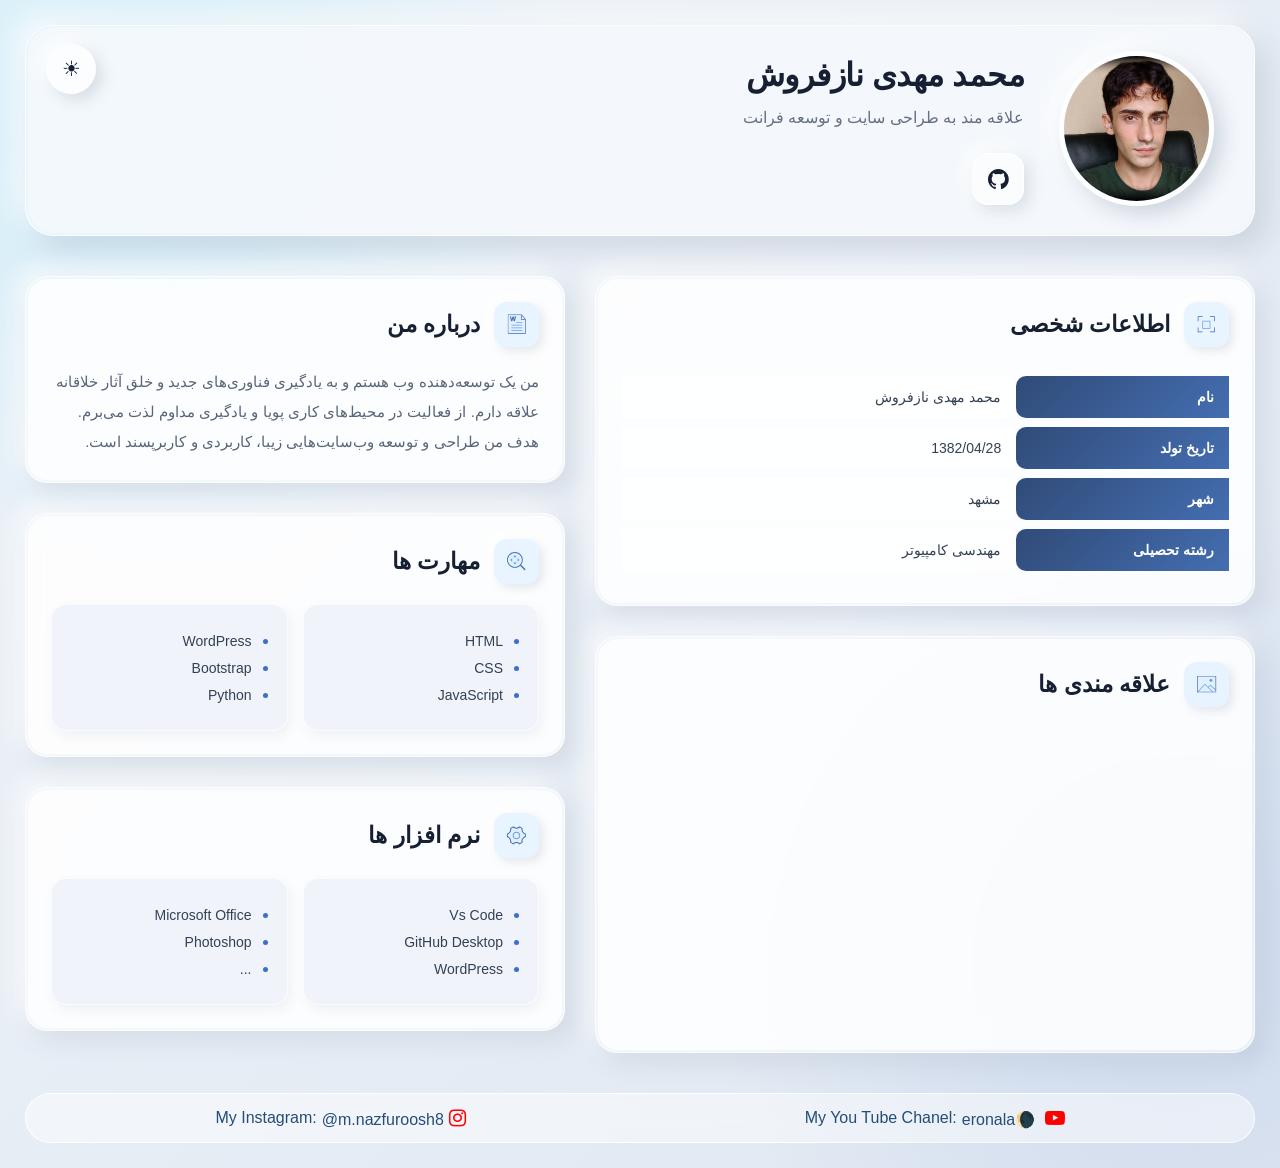
==== index.html @ 63f1b7af "Rename main page to index" ====
<!DOCTYPE html>
<html lang="en">
<head>
    <meta charset="UTF-8">
    <meta name="viewport" content="width=device-width, initial-scale=1.0">
    <title>صفحه شخصی من</title>
    <link rel="stylesheet" href="https://cdnjs.cloudflare.com/ajax/libs/font-awesome/4.7.0/css/font-awesome.min.css">
    <link rel="stylesheet"  href="about me.css">
</head>
<body>
    <header>
        <nav>
            <button id="themeToggle" class="theme-toggle" aria-label="تغییر حالت شب و روز">
                <span class="sun">☀</span><span class="moon">🌙</span>
            </button>
            <section>            
                <img src="me.jpg" alt="محمد مهدی نازفروش">
           </section>
           <section>
            <h1>محمد مهدی نازفروش</h1>
            <p>علاقه مند به طراحی سایت و توسعه فرانت</p>
            <a href="https://github.com/mohammadmahdinazfuroosh-1382/my-website" target="_blank"><i style="font-size:24px" class="fa">&#xf09b;</i></a>
           </section>
        </nav>
    </header>
    <main>
        <section class="info">
            <section>
                <div class="ac">
                <svg viewBox="0 0 1024 1024" class="icon" version="1.1" xmlns="http://www.w3.org/2000/svg" fill="#000000"><g id="SVGRepo_bgCarrier" stroke-width="0"></g><g id="SVGRepo_tracerCarrier" stroke-linecap="round" stroke-linejoin="round"></g><g id="SVGRepo_iconCarrier"><path d="M381.5 411.1h247.8v219.1H381.5z" fill="#E1F0FF"></path>
                <path d="M787.3 401.8h-24.4v-137H626v-24.3h161.3z" fill="#446EB1"></path><path d="M787.3 768.5H626v-24.4h136.9V600.5h24.4z" fill="#446EB1"></path><path d="M246.7 401.8h-24.4V240.5h161.3v24.3H246.7z" fill="#446EB1">

                </path><path d="M383.6 769.9H222.3V608.6h24.4v137h136.9z" fill="#446EB1"></path><path d="M629.3 654.6H385.9c-6.7 0-12.2-5.4-12.2-12.2V398.9c0-6.7 5.4-12.2 12.2-12.2h243.5c6.7 0 12.2 5.4 12.2 12.2v243.5c-0.1 6.7-5.5 12.2-12.3 12.2zM398 630.2h219.1V411.1H398v219.1z" fill="#6D9EE8"></path></g></svg>
            <h1>اطلاعات شخصی</h1>
                </div>

            <table>
                <tr><th>نام</th><td> محمد مهدی نازفروش</td></tr>
                <tr><th> تاریخ تولد</th><td>1382/04/28</td></tr>
                <tr><th>شهر</th><td>مشهد</td></tr>
                <tr><th>رشته تحصیلی</th><td>مهندسی کامپیوتر</td></tr>
            </table>                
            </section>

            <section>
                <div class="ac">
<svg viewBox="0 0 1024 1024" class="icon" version="1.1" xmlns="http://www.w3.org/2000/svg" fill="#000000"><g id="SVGRepo_bgCarrier" stroke-width="0"></g><g id="SVGRepo_tracerCarrier" stroke-linecap="round" stroke-linejoin="round"></g><g id="SVGRepo_iconCarrier"><path d="M212.5 239.8h609.3v516.5H212.5z" fill="#E1F0FF"></path><path d="M229.5 766l-16.7-16.5 249-261.1 263.5 263.8-16.1 17-246.8-247.4z" fill="#6D9EE8"></path><path d="M806.8 698.2L636.6 552.4c-20 20.5-58.4 59.9-62.5 63.2l-14.6-18.5-0.1 0.1c4-3.5 43.9-44.3 68.1-69.2l7.6-7.8 186.6 159.9-14.9 18.1z" fill="#6D9EE8"></path><path d="M610.4 374.5a49.4 50.2 0 1 0 98.8 0 49.4 50.2 0 1 0-98.8 0Z" fill="#6D9EE8"></path><path d="M808.9 228.5h22.3V772h-22.3zM202.1 228.5h606.8v22.6H202.1z" fill="#446EB1"></path><path d="M198.9 228.5h22.3V772h-22.3z" fill="#446EB1"></path><path d="M202.1 749.4h606.8V772H202.1z" fill="#446EB1"></path></g></svg>
                <h1>علاقه مندی ها</h1>

                </div>    
                <div class="favorite-slider">
        <img src="chees.jpg" alt="شطرنج" class="favorite-image">
        <img src="game.jpg" alt="گیم" class="favorite-image">
        <img src="program.jpg" alt="برنامه نویسی" class="favorite-image">
    </div>
            </section>
        </section>
        <section class="about-me">
                <section class="skill">
                    <div class="ac">
                    <svg viewBox="0 0 1024 1024" class="icon" version="1.1" xmlns="http://www.w3.org/2000/svg" fill="#000000"><g id="SVGRepo_bgCarrier" stroke-width="0"></g><g id="SVGRepo_tracerCarrier" stroke-linecap="round" stroke-linejoin="round"></g><g id="SVGRepo_iconCarrier"><path d="M227.7 180.4h455.2v22.8H227.7z" fill="#446EB1"></path><path d="M666 196.6l17-16.2 136.4 159.4-17 16.2L666 196.6zM227.7 203.2h22.8V795h-22.8z" fill="#446EB1"></path><path d="M250.5 203.2v594.7h546.2V363.3H660.2V203.2H250.5z" fill="#E1F0FF"></path><path d="M796.7 339.7h22.8v455.2h-22.8zM227.7 794.9h591.8v22.8H227.7z" fill="#446EB1"></path><path d="M500.8 430.8h204.8v22.8H500.8zM341.5 521.8h364.2v22.8H341.5zM341.5 612.9h364.2v22.8H341.5zM341.5 703.9h364.2v22.8H341.5z" fill="#6D9EE8"></path><path d="M660.2 203.2H683v159.3h-22.8z" fill="#446EB1"></path><path d="M682.9 339.7h113.8v22.8H682.9zM442.3 277.3h15.3L440 347.7l-22.8-99h-36.6l-26.5 99-19.9-99H296L334.8 408h37.4l26.2-94.2 23.4 94.2h34.5l44.5-159.3h-58.6v28.6h0.1z" fill="#446EB1"></path></g></svg>
                    <h1>درباره من</h1>                        
                    </div>

<p>من یک توسعه‌دهنده وب هستم و به یادگیری فناوری‌های جدید و خلق آثار خلاقانه علاقه دارم. از فعالیت در محیط‌های کاری پویا و یادگیری مداوم لذت می‌برم. هدف من طراحی و توسعه وب‌سایت‌هایی زیبا، کاربردی و کاربرپسند است.</p> 
               </section>
                <section class="skill">
                    <div class="ac">
                    <svg viewBox="0 0 1024 1024" class="icon" version="1.1" xmlns="http://www.w3.org/2000/svg" fill="#000000"><g id="SVGRepo_bgCarrier" stroke-width="0"></g><g id="SVGRepo_tracerCarrier" stroke-linecap="round" stroke-linejoin="round"></g><g id="SVGRepo_iconCarrier"><path d="M460 459.3m-245.2 0a245.2 245.2 0 1 0 490.4 0 245.2 245.2 0 1 0-490.4 0Z" fill="#E1F0FF"></path><path d="M460 719c-69.4 0-134.6-27-183.6-76.1s-76.1-114.3-76.1-183.6c0-69.4 27-134.6 76.1-183.6s114.3-76.1 183.6-76.1c69.4 0 134.6 27 183.6 76.1s76.1 114.3 76.1 183.6c0 69.4-27 134.6-76.1 183.6S529.4 719 460 719z m0-490.4c-61.6 0-119.6 24-163.1 67.6-43.6 43.6-67.6 101.5-67.6 163.1s24 119.6 67.6 163.1C340.4 666 398.4 690 460 690s119.6-24 163.1-67.6c43.6-43.6 67.6-101.5 67.6-163.1s-24-119.6-67.6-163.1c-43.5-43.6-101.5-67.6-163.1-67.6z" fill="#446EB1"></path><path d="M397 370.1l63-63 63 63M550.9 398l63 63-63 63.1M369.1 398L306 461l63 63.1M397 548.5l63 63 63-63" fill="#6D9EE8"></path><path d="M640.6 630.6c8.7-8.7 22.8-8.7 31.5 0L802 760.5c8.6 8.9 8.3 23-0.5 31.5-8.6 8.3-22.3 8.3-31 0L640.6 662.1c-8.4-8.6-8.1-22.6 0-31.5z" fill="#446EB1"></path></g></svg>
                    <h1>مهارت ها</h1>
                    </div>

                    <div>
                        <section>
                            <ul>
                                <li>HTML</li>
                                <li>CSS</li>
                                <li>JavaScript</li>
                            </ul>
                        </section>
                        <section>
                            <ul>
                                <li>WordPress</li>
                                <li>Bootstrap</li>
                                <li>Python</li>
                            </ul>
                        </section>                        
                    </div>

                   
                </section>

                <section class="skill">
                    <div class="ac">
                        <svg viewBox="0 0 1024 1024" class="icon" version="1.1" xmlns="http://www.w3.org/2000/svg" fill="#000000"><g id="SVGRepo_bgCarrier" stroke-width="0"></g><g id="SVGRepo_tracerCarrier" stroke-linecap="round" stroke-linejoin="round"></g><g id="SVGRepo_iconCarrier"><path d="M335.4 744.4c17.8 13.3 37.1 24.5 57.6 33.4 14.6-11.9 30.9-21.4 48.5-28.5 22-8.8 45.1-13.2 68.5-13.2 43 0 84 14.7 117.1 41.7 20.4-8.9 39.7-20.1 57.5-33.4-2.9-18.7-3-37.7-0.3-56.6 3.4-23.5 11.1-45.8 22.8-66.2 11.7-20.5 27.1-38.3 45.6-53.1 15-11.9 31.3-21.2 49-28.1 1.3-11.4 2-22.6 2-33.5 0-10.9-0.7-22.1-2-33.5-17.6-6.8-34-16.2-48.9-28.1-18.6-14.8-34-32.7-45.7-53.1s-19.4-42.7-22.8-66.2c-2.8-18.9-2.6-37.9 0.3-56.6-17.8-13.3-37.1-24.5-57.6-33.4-33 27-74.1 41.7-117.1 41.7-23.5 0-46.6-4.5-68.5-13.2-17.6-7-33.9-16.6-48.5-28.5-20.4 8.9-39.7 20.1-57.6 33.4 3 18.7 3.1 37.7 0.3 56.6-3.4 23.5-11.1 45.8-22.9 66.2-11.7 20.4-27.1 38.3-45.6 53.1-14.9 11.9-31.3 21.2-48.9 28.1-1.3 11.3-2 22.6-2 33.5 0 11 0.7 22.2 2 33.5 17.6 6.8 34 16.2 48.9 28.1 18.6 14.8 34 32.7 45.7 53.1 21.5 37.4 29.4 80.5 22.6 122.8z" fill="#E1F0FF"></path><path d="M818 458.7l-1.9-12.2-11.8-3.6c-33.2-10.1-60.9-32.2-78.1-62.2-17.2-30-22.3-65.2-14.4-99.2l2.8-12-9.5-7.7c-25.6-20.8-54-37.3-84.7-49.1l-11.6-4.5-9 8.5c-25.1 23.8-57.9 36.9-92.3 36.9-34.3 0-67.1-13.1-92.4-36.9l-9-8.5-11.6 4.5c-30.6 11.9-59.1 28.4-84.6 49.1l-9.5 7.7 2.8 12c7.9 34 2.8 69.2-14.5 99.2-16.9 29.5-45.3 52.2-78 62.1l-11.7 3.6-1.9 12.2c-2.6 16.6-4 33.1-4 49.1s1.4 32.6 4 49.1L199 569l11.7 3.6c33.2 10.1 60.9 32.2 78.1 62.2 17.3 30.2 22.4 65.3 14.4 99.1l-2.8 12 9.5 7.7c25.5 20.7 53.9 37.3 84.6 49.1l11.5 4.5 9-8.5c25.2-23.8 58.1-36.9 92.4-36.9 34.5 0 67.3 13.1 92.3 36.9l9 8.5 11.6-4.5c30.7-11.9 59.2-28.4 84.6-49.1l9.5-7.7-2.8-11.9c-7.7-33.4-2.5-69.6 14.5-99.2 16.9-29.5 45.3-52.2 78.1-62.2L816 569l1.9-12.2c2.6-16.7 3.9-33.2 3.9-49.1 0.1-15.9-1.2-32.4-3.8-49z m-27.5 81.6c-17.1 6.6-33 15.7-47.5 27.2-18 14.4-33 31.7-44.3 51.6-11.4 19.8-18.8 41.4-22.2 64.3-2.7 18.3-2.6 36.8 0.3 54.9-17.3 12.9-36 23.8-55.8 32.5-32.1-26.2-71.9-40.5-113.6-40.5-22.8 0-45.2 4.3-66.5 12.9-17.1 6.8-32.9 16.1-47.1 27.6-19.9-8.7-38.6-19.5-55.9-32.5 6.6-41-1-82.9-21.8-119.3-11.4-19.9-26.4-37.2-44.4-51.6-14.4-11.5-30.4-20.6-47.5-27.2-1.3-11-2-21.9-2-32.5 0-10.6 0.7-21.5 2-32.5 17.1-6.6 33-15.7 47.5-27.2 18-14.3 33-31.7 44.3-51.5 11.4-19.8 18.9-41.4 22.2-64.3 2.7-18.3 2.5-36.8-0.3-54.9 17.4-12.9 36.1-23.8 55.9-32.5 14.2 11.5 30 20.8 47.1 27.6 21.3 8.5 43.7 12.9 66.5 12.9 41.7 0 81.5-14.3 113.6-40.5 19.9 8.7 38.6 19.5 55.9 32.5-2.9 18.1-3 36.6-0.3 54.9 3.3 22.8 10.8 44.5 22.2 64.3C710 416.3 725 433.7 743 448c14.4 11.5 30.4 20.6 47.5 27.2 1.3 11.1 2 22 2 32.5-0.1 10.6-0.8 21.5-2 32.6z" fill="#446EB1"></path><path d="M510.1 636.3c-68.9 0-125-56.1-125-125s56.1-125 125-125 125 56.1 125 125-56.1 125-125 125z m0-216.2c-50.3 0-91.3 40.9-91.3 91.3s40.9 91.3 91.3 91.3c50.3 0 91.3-40.9 91.3-91.3s-41-91.3-91.3-91.3z" fill="#6D9EE8"></path></g></svg>
                        <h1>نرم افزار ها</h1>                     
                    </div>

                    <div>
                        <section>
                    <ul>
                        <li>Vs Code</li>
                        <li>GitHub Desktop</li>
                        <li>WordPress</li>
                    </ul>
                        </section>
                        <section>
                    <ul>
                        <li>Microsoft Office</li>
                        <li>Photoshop</li>
                        <li>...</li>
                    </ul>                            
                        </section>
                    </div>


                </section>
                
        </section>
    </main>
        <footer>
        <div>
            <p>My Instagram:</p> 
            <p>  @m.nazfuroosh8<i class="fa fa-instagram" style="font-size:40px;color:red ; font-size: 20px ;"></i></p>
   
        </div>
        <div>
            <p>My You Tube Chanel:</p> 
            <p>eronala🌘 <i class="fa fa-youtube-play" style="color:red; font-size: 20px;"></i>
             </p>
        </div>

        
    </footer>
    <script src="about me.js"></script>
</body>
</html>
---- about me.css ----
* {
    box-sizing: border-box;
}
html {
    scroll-behavior: smooth;
}
body {
    margin: 0;
    min-height: 100vh;
    direction: rtl;
    font-family:
        "Segoe UI",
        Tahoma,
        Arial,
        sans-serif;

    background:
        radial-gradient(
            circle at 10% 10%,
            rgba(0, 207, 255, 0.12),
            transparent 30%
        ),
        radial-gradient(
            circle at 90% 80%,
            rgba(62, 108, 209, 0.12),
            transparent 30%
        ),
        linear-gradient(
            135deg,
            #eef3f9,
            #dfe7f1
        );

    color: #172033;
    padding: 25px;
    transition:
        background 0.5s ease,
        color 0.5s ease;
}
:root[data-theme="dark"] body {
    background:
        radial-gradient(
            circle at 10% 10%,
            rgba(0, 207, 255, 0.08),
            transparent 30%
        ),
        radial-gradient(
            circle at 90% 80%,
            rgba(62, 108, 209, 0.10),
            transparent 30%
        ),
        linear-gradient(
            135deg,
            #0b1220,
            #121c2d
        );

    color: #f2f7ff;
}
nav {
    position: relative;
    display: flex;
    align-items: center;
    gap: 35px;
    width: 100%;
    min-height: 210px;
    padding: 25px 40px;
    border: 1px solid rgba(255, 255, 255, 0.8);
    border-radius: 28px;
    background: rgba(255, 255, 255, 0.48);
    backdrop-filter: blur(20px);
    -webkit-backdrop-filter: blur(20px);
    box-shadow:
        12px 12px 30px rgba(93, 110, 135, 0.20),
        -10px -10px 30px rgba(255, 255, 255, 0.85);
    overflow: hidden;
    transition:
        background 0.5s ease,
        border 0.5s ease,
        box-shadow 0.5s ease;
}
nav::after {
    content: "";
    position: absolute;
    inset: 2px;
    border-radius: 26px;
    background:
        rgba(244, 248, 252, 0.90);
    z-index: 1;
    pointer-events: none;
}
nav section {
    position: relative;
    z-index: 2;
}
nav img {
    width: 155px;
    height: 155px;
    object-fit: cover;
    border-radius: 50%;
    border: 5px solid rgba(255, 255, 255, 0.8);
    box-shadow:
        8px 8px 20px rgba(87, 103, 126, 0.25),
        -8px -8px 20px rgba(255, 255, 255, 0.9);
    transition: all 0.45s ease;
}
nav:hover img {
    transform:
        scale(1.04)
        rotate(1deg);
    box-shadow:
        0 0 0 6px rgba(0, 207, 255, 0.08),
        10px 10px 25px rgba(87, 103, 126, 0.25),
        -10px -10px 25px rgba(255, 255, 255, 0.9);
}
nav h1 {
    margin: 0 0 10px;
    font-size: 32px;
    font-weight: 800;
    color: #172033;
    letter-spacing: -0.5px;
}

nav p {
    margin: 0 0 20px;
    color: #657083;
    font-size: 16px;
    line-height: 1.8;
}
nav a {
    display: inline-flex;
    align-items: center;
    justify-content: center;
    width: 52px;
    height: 52px;
    border-radius: 16px;
    color: #172033;
    background: rgba(255, 255, 255, 0.65);
    text-decoration: none;
    border:1px solid rgba(255, 255, 255, 0.8);
    box-shadow:
        5px 5px 15px rgba(93, 110, 135, 0.20),
        -5px -5px 15px rgba(255, 255, 255, 0.9);
    transition: all 0.35s ease;
}
nav a:hover {
    color: #00bde8;
    transform: translateY(-5px);
    box-shadow:
        0 8px 22px rgba(0, 207, 255, 0.22),
        -5px -5px 15px rgba(255, 255, 255, 0.9);
}
.theme-toggle {
    position: absolute;
    top: 18px;
    left: 20px;
    z-index: 10;
    width: 50px;
    height: 50px;
    display: flex;
    align-items: center;
    justify-content: center;
    border: none;
    border-radius: 50%;
    cursor: pointer;
    font-size: 21px;
    color: #172033;
    background:rgba(255, 255, 255, 0.72);

    box-shadow:
        6px 6px 15px rgba(93, 110, 135, 0.20),
        -6px -6px 15px rgba(255, 255, 255, 0.9);

    transition:
        transform 0.35s ease,
        color 0.35s ease,
        background 0.35s ease,
        box-shadow 0.35s ease;
}
.theme-toggle:hover {
    transform:
        translateY(-3px)
        rotate(8deg);
    color: #00bde8;
    box-shadow:
        0 0 20px rgba(0, 207, 255, 0.25),
        6px 6px 15px rgba(93, 110, 135, 0.20),
        -6px -6px 15px rgba(255, 255, 255, 0.9);
}
.theme-toggle .moon {
    display: none;
}

.theme-toggle .sun {
    display: block;
}
[data-theme="dark"] .theme-toggle .sun {
    display: none;
}
[data-theme="dark"] .theme-toggle .moon {
    display: block;
}
nav::before {
    content: "";
    position: absolute;
    width: 180%;
    height: 180%;
    top: -40%;
    left: -40%;
    background:
        conic-gradient(
            from 0deg,
            transparent 0deg,
            transparent 260deg,
            rgba(0, 207, 255, 0.75) 300deg,
            rgba(0, 255, 255, 0.95) 320deg,
            transparent 350deg
        );
    animation:rotateNav 5s linear infinite;
    opacity: 0;
    transition:opacity 0.4s ease;
    z-index: 0;
    pointer-events: none;
}
html:not([data-theme="dark"]) nav:hover::before {
    opacity: 1;
}
html[data-theme="dark"] nav::before {
    opacity: 0 !important;
}
nav section,
nav img,
nav a,
nav button {
    position: relative;
    z-index: 2;
}
@keyframes rotateNav {

    from {
        transform: rotate(0deg);
    }

    to {
        transform: rotate(360deg);
    }

}
main {
    display: grid;
    grid-template-columns:1.1fr 0.9fr;
    gap: 30px;
    margin: 40px auto;
    max-width: 1250px;
    align-items: start;
}
.info {
    display: flex;
    flex-direction: column;
    gap: 30px;
    width: 100%;
}
.info > section,
.skill {
    position: relative;
    width: 100%;
    padding: 25px;
    border-radius: 22px;
    background:rgba(255, 255, 255, 0.55);
    border:1px solid rgba(255, 255, 255, 0.75);
    backdrop-filter: blur(16px);
    -webkit-backdrop-filter: blur(16px);
    box-shadow:
        8px 8px 25px rgba(93, 110, 135, 0.16),
        -8px -8px 25px rgba(255, 255, 255, 0.8);
    transition:
        transform 0.35s ease,
        box-shadow 0.35s ease,
        background 0.5s ease;
    overflow: hidden;
}
.info > section::before,
.skill::before {
    content: "";
    position: absolute;
    width: 180%;
    height: 180%;
    top: -40%;
    left: -40%;
    background:
        conic-gradient(
            transparent 0deg,
            transparent 255deg,
            rgba(0, 207, 255, 0.05) 280deg,
            rgba(0, 207, 255, 0.85) 305deg,
            rgba(0, 255, 255, 0.95) 320deg,
            transparent 345deg
        );
    animation:cardLight 5s linear infinite;
    opacity: 0;
    transition:opacity 0.4s ease;
    z-index: 0;
   pointer-events: none;
}
.info > section::after,
.skill::after {
    content: "";
    position: absolute;
    inset: 2px;
    border-radius: 20px;
    background:rgba(255, 255, 255, 0.72);
    z-index: 1;
    pointer-events: none;
}
.info > section > *,
.skill > * {
    position: relative;
   z-index: 2;
}
html:not([data-theme="dark"]) .info > section:hover::before,
html:not([data-theme="dark"]) .skill:hover::before {
    opacity: 0 !important;
}
.info > section:hover,
.skill:hover {
    transform: translateY(-7px);
    box-shadow:
        12px 16px 30px rgba(93, 110, 135, 0.20),
        -10px -10px 30px rgba(255, 255, 255, 0.9),
        0 0 20px rgba(0, 207, 255, 0.08);
}


@keyframes cardLight {

    from {
        transform: rotate(0deg);
    }

    to {
        transform: rotate(360deg);
    }

}
.ac {
    display: flex;
    flex-direction: row;
    align-items: center;
    justify-content: flex-start;
    gap: 14px;
    margin-bottom: 20px;
}
.ac h1 {
    margin: 0;
    font-size: 23px;
    color: #172033;
}
.icon {
    width: 45px;
    height: 45px;
    padding: 7px;
    border-radius: 13px;
    background:rgba(225, 240, 255, 0.75);
    box-shadow:
        4px 4px 10px rgba(93, 110, 135, 0.15),
        -4px -4px 10px rgba(255, 255, 255, 0.8);

    transition: all 0.35s ease;
}
section:hover > .ac .icon {
    transform:
        rotate(-5deg)
        scale(1.05);
}
table {
    width: 100%;
    border-collapse: separate;
    border-spacing: 0 9px;
    direction: rtl;
}
tr {
    transition: all 0.3s ease;
}
tr:hover {
    transform: translateX(-4px);
}
th {
    width: 35%;
    padding: 13px 15px;
    text-align: right;
    font-size: 14px;
    font-weight: 700;
    color: #ffffff;
    background:
        linear-gradient(
            135deg,
            #304b78,
            #446eb1
        );
    border-radius:10px 0 0 10px;
}
td {
    padding: 13px 15px;
    color: #344054;
    font-size: 14px;
    background:rgba(255, 255, 255, 0.65);
    border-radius:0 10px 10px 0;
    transition:all 0.3s ease;
}
td:hover {
    background:rgba(255, 255, 255, 0.9);
    transform: none;
}
.info > section img {
    display: block;
    width: 100%;
    max-height: 420px;
    object-fit: cover;
    border-radius: 17px;
    box-shadow:5px 8px 20px rgba(70, 85, 110, 0.18);
    transition:all 0.5s ease;
}
.info > section img:hover {
    transform: scale(1.015);
    box-shadow:8px 12px 28px rgba(70, 85, 110, 0.25);
}
.about-me {
    display: flex;
    flex-direction: column;
    gap: 30px;
   width: 100%;
}
.skill p {
    color: #596579;
    line-height: 2;
    font-size: 15px;
    margin: 0;
}
.skill > div:not(.ac) {
    display: grid;
    grid-template-columns:
        repeat(2, minmax(0, 1fr));
    gap: 15px;
    width: 100%;
}
.skill > div:not(.ac) > section {
    position: relative;
    min-width: 0;
    width: 100%;
    padding: 14px 15px;
    border-radius: 15px;
    background: rgba(235, 241, 248, 0.75);
    border:1px solid rgba(255, 255, 255, 0.7);
    box-shadow:3px 5px 12px rgba(80, 100, 130, 0.08);
    transition:transform 0.3s ease,background 0.3s ease,box-shadow 0.3s ease;
}
.skill > div:not(.ac) > section:hover {
    transform: translateY(-4px);
    background: rgba(255, 255, 255, 0.85);
    box-shadow: 5px 8px 18px rgba(80, 100, 130, 0.14);
}
.skill > div:not(.ac) > section p {
    margin: 0;
    line-height: 1.8;
    color: #344054;
}

ul {
    margin: 8px 0;
    padding-right: 20px;
}

li {
    padding: 5px 0;
    color: #344054;
    font-size: 14px;
  transition: all 0.25s ease;
}
li:hover {
    color: #00a9d1;
    transform: translateX(-4px);
}
li::marker {
    color: #3e6cd1;
    font-size: 15px;
}
footer {
    height: 50px;
}
:root[data-theme="dark"] body {
    background:radial-gradient(
            circle at 8% 8%,
            rgba(0, 207, 255, 0.10),
            transparent 28%
        ),
        radial-gradient(
            circle at 92% 85%,
            rgba(64, 92, 180, 0.12),
            transparent 30%
        ),
        linear-gradient(
            135deg,
            #070b13,
            #0b1220 50%,
            #0d1727
        );
    color: #eaf4ff;
}
:root[data-theme="dark"] nav {

    background: rgba(13, 21, 35, 0.68);

    border:1px solid rgba(125, 170, 210, 0.16);

    box-shadow:
        14px 14px 30px rgba(0, 0, 0, 0.42),
        -8px -8px 25px rgba(39, 59, 86, 0.16);

    backdrop-filter: blur(20px);
    -webkit-backdrop-filter: blur(20px);
}

:root[data-theme="dark"] nav::after {
    background:
        linear-gradient(
            135deg,
            rgba(28, 42, 62, 0.82),
            rgba(10, 17, 29, 0.92)
        );
}

:root[data-theme="dark"] nav h1 {
    color: #f4f9ff;
    text-shadow:
        0 0 18px rgba(0, 207, 255, 0.08);
}


:root[data-theme="dark"] nav p {
    color: #a8b8cb;
}

:root[data-theme="dark"] nav a {
    color: #eaf4ff;
    background:
        rgba(23, 35, 53, 0.82);
    border:
        1px solid rgba(130, 170, 205, 0.14);
    box-shadow:
        6px 6px 15px rgba(0, 0, 0, 0.35),
        -5px -5px 15px rgba(47, 67, 92, 0.15);
}


:root[data-theme="dark"] nav a:hover {
    color: #00dfff;
    box-shadow:
        0 0 20px rgba(0, 207, 255, 0.18),
        6px 6px 15px rgba(0, 0, 0, 0.35);
}
:root[data-theme="dark"] .theme-toggle {

    color: #00dfff;

    background:
        linear-gradient(
            145deg,
            #18263a,
            #101a2a
        );

    border:
        1px solid rgba(0, 207, 255, 0.15);
    box-shadow:
        6px 6px 15px rgba(0, 0, 0, 0.42),
        -5px -5px 15px rgba(47, 67, 92, 0.14);
}


:root[data-theme="dark"] .theme-toggle:hover {
    color: #ffffff;
    box-shadow:
        0 0 22px rgba(0, 207, 255, 0.25),
        6px 6px 15px rgba(0, 0, 0, 0.4);
}

:root[data-theme="dark"] .info > section,
:root[data-theme="dark"] .skill {

    background:
        linear-gradient(
            145deg,
            rgba(20, 31, 48, 0.82),
            rgba(11, 19, 32, 0.88)
        );

    border:
        1px solid rgba(128, 170, 210, 0.13);

    box-shadow:
        10px 12px 28px rgba(0, 0, 0, 0.38),
        -7px -7px 22px rgba(38, 58, 82, 0.13);
}
:root[data-theme="dark"] .info > section::after,
:root[data-theme="dark"] .skill::after {

    background:
        linear-gradient(
            145deg,
            rgba(24, 37, 55, 0.90),
            rgba(10, 18, 30, 0.94)
        );
}

:root[data-theme="dark"] .info > section:hover,
:root[data-theme="dark"] .skill:hover {

    box-shadow:
        12px 16px 30px rgba(0, 0, 0, 0.45),
        -8px -8px 25px rgba(40, 62, 88, 0.15),
        0 0 24px rgba(0, 207, 255, 0.09);
}
:root[data-theme="dark"] .ac h1 {

    color: #f1f7ff;
}
:root[data-theme="dark"] .icon {

    background:
        linear-gradient(
            145deg,
            rgba(32, 49, 70, 0.95),
            rgba(18, 29, 45, 0.95)
        );

    box-shadow:
        4px 5px 12px rgba(0, 0, 0, 0.32),
        -4px -4px 10px rgba(51, 72, 96, 0.13);
}
:root[data-theme="dark"] th {

    background:
        linear-gradient(
            135deg,
            #172b4a,
            #244d78
        );

    color: #ffffff;
}

:root[data-theme="dark"] td {

    color: #d9e5f2;

    background:
        rgba(25, 38, 56, 0.82);

    border:
        1px solid rgba(120, 160, 195, 0.07);
}

:root[data-theme="dark"] td:hover {

    background:
        rgba(0, 207, 255, 0.10);

    color: #ffffff;
}
:root[data-theme="dark"] .skill > div:not(.ac) > section {

    background:
        linear-gradient(
            145deg,
            rgba(28, 43, 62, 0.86),
            rgba(18, 29, 45, 0.88)
        );

    border:
        1px solid rgba(125, 165, 200, 0.12);

    box-shadow:
        4px 6px 14px rgba(0, 0, 0, 0.25);
}

:root[data-theme="dark"] .skill > div:not(.ac) > section:hover {

    background:
        linear-gradient(
            145deg,
            rgba(35, 54, 77, 0.92),
            rgba(22, 36, 54, 0.95)
        );

    box-shadow:
        0 8px 20px rgba(0, 0, 0, 0.32),
        0 0 12px rgba(0, 207, 255, 0.06);
}
:root[data-theme="dark"] .skill > div:not(.ac) > section p {

    color: #c7d5e4;
}
:root[data-theme="dark"] .skill p {
    color: #aebed0;
}
:root[data-theme="dark"] li {
    color: #c6d3e1;
}

:root[data-theme="dark"] li:hover {
    color: #00dfff;
}
:root[data-theme="dark"] .info > section:hover::before,
:root[data-theme="dark"] .skill:hover::before {

    opacity: 1;
}
:root[data-theme="dark"] nav::before {

    opacity: 0 !important;
}
:root[data-theme="dark"] nav img {

    border-color:
        rgba(255, 255, 255, 0.16);

    box-shadow:
        8px 8px 20px rgba(0, 0, 0, 0.45),
        -6px -6px 18px rgba(50, 70, 95, 0.15);
}
:root[data-theme="dark"] nav:hover img {

    box-shadow:
        0 0 0 6px rgba(0, 207, 255, 0.07),
        0 0 25px rgba(0, 207, 255, 0.12),
        10px 10px 25px rgba(0, 0, 0, 0.42);
}
@media (max-width: 850px) {

    body {
        padding: 15px;
    }
    nav {
        flex-direction: column;
        text-align: center;
        padding: 30px 20px;
        gap: 20px;
    }
    nav img {
        width: 125px;
        height: 125px;
    }
    nav h1 {
        font-size: 26px;
    }
    main {
        grid-template-columns: 1fr;

        margin: 25px auto;
    }
    .info,
    .about-me {
        width: 100%;
    }
    .theme-toggle {
        top: 15px;
        left: 15px;
    }
}

@media (max-width: 500px) {

    .skill > div:not(.ac) {
        grid-template-columns: 1fr;
    }
    .info > section,
    .skill {
        padding: 18px;
    }
    th,
    td {
        padding: 10px;
        font-size: 13px;
    }
    nav {
        border-radius: 20px;
    }
    nav img {
        width: 115px;
        height: 115px;
    }
    nav h1 {
        font-size: 23px;
    }
    .theme-toggle {
        width: 44px;
        height: 44px;
        top: 12px;
        left: 12px;
        font-size: 19px;
    }
    .favorite-slider {
        width: 100%;
        height: 220px;
    }
    .favorite-image {
        width: 100%;
        height: 100%;
        object-fit: cover;
        object-position: center;
    }
}


@media (prefers-reduced-motion: reduce) {
    *,
    *::before,
    *::after {
        animation-duration: 0.01ms !important;
        animation-iteration-count: 1 !important;
        scroll-behavior: auto !important;
    }
}
.favorite-slider {
    position: relative;
    width: 100%;
    height: 300px;
    overflow: hidden;
    border-radius: 18px;
}
.favorite-image {
    position: absolute;
    inset: 0;
    width: 100%;
    height: 100%;
    object-fit: cover;
    border-radius: 18px;
    opacity: 0;
    transform: scale(1.03);
    transition:
        opacity 0.8s ease,
        transform 1.2s ease;
    pointer-events: none;
}

.favorite-image.active {
    opacity: 1;
    transform: scale(1);
}

footer {
    width: 100%;
    direction: ltr;
 padding: 25px 40px;
    border: 1px solid rgba(255, 255, 255, 0.8);
    border-radius: 28px;
    background: rgba(255, 255, 255, 0.48);
    backdrop-filter: blur(20px);
    -webkit-backdrop-filter: blur(20px);
    box-shadow:
        12px 12px 30px rgba(93, 110, 135, 0.20),
        -10px -10px 30px rgba(255, 255, 255, 0.85);

    color: rgb(18, 17, 17);

    display: flex;

    flex-direction: row;

    justify-content: space-around;

    align-items: center;

    padding: 20px;

    box-shadow: none;

    z-index: 10000;
}


footer p {
color: #244d78;
    margin: 0;
}


footer i {
    margin-left: 5px;
}
footer div {
    display: flex;
    flex-direction: row;
    justify-content: center;
    align-items: center;
    gap: 5px;
}
:root[data-theme="dark"] footer {

    background: rgba(13, 21, 35, 0.68);

    border:1px solid rgba(125, 170, 210, 0.16);

    box-shadow:
        14px 14px 30px rgba(0, 0, 0, 0.42),
        -8px -8px 25px rgba(39, 59, 86, 0.16);

    backdrop-filter: blur(20px);
    -webkit-backdrop-filter: blur(20px);
}

:root[data-theme="dark"] footer p {
    color: #a8b8cb;
}
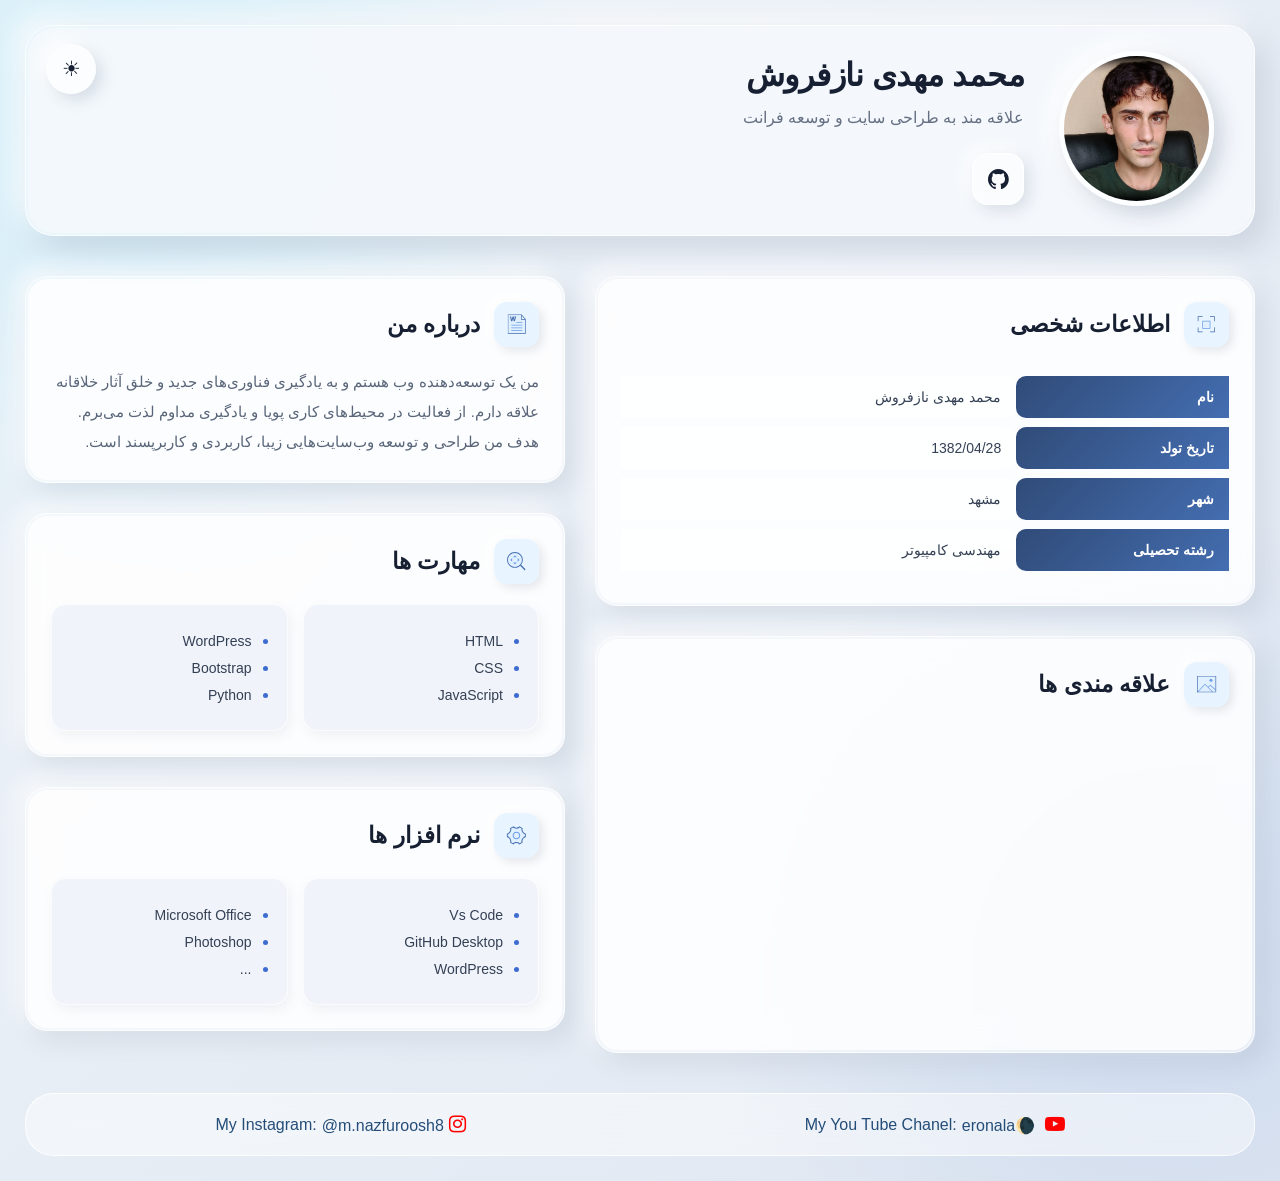
==== commit 2fc31eeb: "Rename main page to index" ====
--- a/index.html
+++ b/index.html
@@ -19,7 +19,7 @@
            <section>
             <h1>محمد مهدی نازفروش</h1>
             <p>علاقه مند به طراحی سایت و توسعه فرانت</p>
-            <a href="https://github.com/mohammadmahdinazfuroosh-1382/my-website" target="_blank"><i style="font-size:24px" class="fa">&#xf09b;</i></a>
+            <a href="https://mohammadmahdinazfuroosh-1382.github.io/my-website/" target="_blank"><i style="font-size:24px" class="fa">&#xf09b;</i></a>
            </section>
         </nav>
     </header>
--- a/about me.css
+++ b/about me.css
@@ -1,9 +1,11 @@
 * {
     box-sizing: border-box;
 }
+
 html {
     scroll-behavior: smooth;
 }
+
 body {
     margin: 0;
     min-height: 100vh;
@@ -13,7 +15,6 @@
         Tahoma,
         Arial,
         sans-serif;
-
     background:
         radial-gradient(
             circle at 10% 10%,
@@ -30,13 +31,13 @@
             #eef3f9,
             #dfe7f1
         );
-
     color: #172033;
     padding: 25px;
     transition:
         background 0.5s ease,
         color 0.5s ease;
 }
+
 :root[data-theme="dark"] body {
     background:
         radial-gradient(
@@ -54,9 +55,9 @@
             #0b1220,
             #121c2d
         );
-
     color: #f2f7ff;
 }
+
 nav {
     position: relative;
     display: flex;
@@ -79,6 +80,7 @@
         border 0.5s ease,
         box-shadow 0.5s ease;
 }
+
 nav::after {
     content: "";
     position: absolute;
@@ -89,10 +91,12 @@
     z-index: 1;
     pointer-events: none;
 }
+
 nav section {
     position: relative;
     z-index: 2;
 }
+
 nav img {
     width: 155px;
     height: 155px;
@@ -104,6 +108,7 @@
         -8px -8px 20px rgba(255, 255, 255, 0.9);
     transition: all 0.45s ease;
 }
+
 nav:hover img {
     transform:
         scale(1.04)
@@ -113,6 +118,7 @@
         10px 10px 25px rgba(87, 103, 126, 0.25),
         -10px -10px 25px rgba(255, 255, 255, 0.9);
 }
+
 nav h1 {
     margin: 0 0 10px;
     font-size: 32px;
@@ -127,6 +133,7 @@
     font-size: 16px;
     line-height: 1.8;
 }
+
 nav a {
     display: inline-flex;
     align-items: center;
@@ -137,12 +144,13 @@
     color: #172033;
     background: rgba(255, 255, 255, 0.65);
     text-decoration: none;
-    border:1px solid rgba(255, 255, 255, 0.8);
+    border: 1px solid rgba(255, 255, 255, 0.8);
     box-shadow:
         5px 5px 15px rgba(93, 110, 135, 0.20),
         -5px -5px 15px rgba(255, 255, 255, 0.9);
     transition: all 0.35s ease;
 }
+
 nav a:hover {
     color: #00bde8;
     transform: translateY(-5px);
@@ -150,6 +158,7 @@
         0 8px 22px rgba(0, 207, 255, 0.22),
         -5px -5px 15px rgba(255, 255, 255, 0.9);
 }
+
 .theme-toggle {
     position: absolute;
     top: 18px;
@@ -165,18 +174,17 @@
     cursor: pointer;
     font-size: 21px;
     color: #172033;
-    background:rgba(255, 255, 255, 0.72);
-
+    background: rgba(255, 255, 255, 0.72);
     box-shadow:
         6px 6px 15px rgba(93, 110, 135, 0.20),
         -6px -6px 15px rgba(255, 255, 255, 0.9);
-
     transition:
         transform 0.35s ease,
         color 0.35s ease,
         background 0.35s ease,
         box-shadow 0.35s ease;
 }
+
 .theme-toggle:hover {
     transform:
         translateY(-3px)
@@ -187,6 +195,7 @@
         6px 6px 15px rgba(93, 110, 135, 0.20),
         -6px -6px 15px rgba(255, 255, 255, 0.9);
 }
+
 .theme-toggle .moon {
     display: none;
 }
@@ -194,12 +203,15 @@
 .theme-toggle .sun {
     display: block;
 }
+
 [data-theme="dark"] .theme-toggle .sun {
     display: none;
 }
+
 [data-theme="dark"] .theme-toggle .moon {
     display: block;
 }
+
 nav::before {
     content: "";
     position: absolute;
@@ -216,18 +228,21 @@
             rgba(0, 255, 255, 0.95) 320deg,
             transparent 350deg
         );
-    animation:rotateNav 5s linear infinite;
+    animation: rotateNav 5s linear infinite;
     opacity: 0;
-    transition:opacity 0.4s ease;
+    transition: opacity 0.4s ease;
     z-index: 0;
     pointer-events: none;
 }
+
 html:not([data-theme="dark"]) nav:hover::before {
     opacity: 1;
 }
+
 html[data-theme="dark"] nav::before {
     opacity: 0 !important;
 }
+
 nav section,
 nav img,
 nav a,
@@ -235,8 +250,8 @@
     position: relative;
     z-index: 2;
 }
+
 @keyframes rotateNav {
-
     from {
         transform: rotate(0deg);
     }
@@ -244,30 +259,32 @@
     to {
         transform: rotate(360deg);
     }
-
-}
+}
+
 main {
     display: grid;
-    grid-template-columns:1.1fr 0.9fr;
+    grid-template-columns: 1.1fr 0.9fr;
     gap: 30px;
     margin: 40px auto;
     max-width: 1250px;
     align-items: start;
 }
+
 .info {
     display: flex;
     flex-direction: column;
     gap: 30px;
     width: 100%;
 }
+
 .info > section,
 .skill {
     position: relative;
     width: 100%;
     padding: 25px;
     border-radius: 22px;
-    background:rgba(255, 255, 255, 0.55);
-    border:1px solid rgba(255, 255, 255, 0.75);
+    background: rgba(255, 255, 255, 0.55);
+    border: 1px solid rgba(255, 255, 255, 0.75);
     backdrop-filter: blur(16px);
     -webkit-backdrop-filter: blur(16px);
     box-shadow:
@@ -279,6 +296,7 @@
         background 0.5s ease;
     overflow: hidden;
 }
+
 .info > section::before,
 .skill::before {
     content: "";
@@ -296,31 +314,35 @@
             rgba(0, 255, 255, 0.95) 320deg,
             transparent 345deg
         );
-    animation:cardLight 5s linear infinite;
+    animation: cardLight 5s linear infinite;
     opacity: 0;
-    transition:opacity 0.4s ease;
+    transition: opacity 0.4s ease;
     z-index: 0;
-   pointer-events: none;
-}
+    pointer-events: none;
+}
+
 .info > section::after,
 .skill::after {
     content: "";
     position: absolute;
     inset: 2px;
     border-radius: 20px;
-    background:rgba(255, 255, 255, 0.72);
+    background: rgba(255, 255, 255, 0.72);
     z-index: 1;
     pointer-events: none;
 }
+
 .info > section > *,
 .skill > * {
     position: relative;
-   z-index: 2;
-}
+    z-index: 2;
+}
+
 html:not([data-theme="dark"]) .info > section:hover::before,
 html:not([data-theme="dark"]) .skill:hover::before {
     opacity: 0 !important;
 }
+
 .info > section:hover,
 .skill:hover {
     transform: translateY(-7px);
@@ -330,9 +352,7 @@
         0 0 20px rgba(0, 207, 255, 0.08);
 }
 
-
 @keyframes cardLight {
-
     from {
         transform: rotate(0deg);
     }
@@ -340,8 +360,8 @@
     to {
         transform: rotate(360deg);
     }
-
-}
+}
+
 .ac {
     display: flex;
     flex-direction: row;
@@ -350,40 +370,46 @@
     gap: 14px;
     margin-bottom: 20px;
 }
+
 .ac h1 {
     margin: 0;
     font-size: 23px;
     color: #172033;
 }
+
 .icon {
     width: 45px;
     height: 45px;
     padding: 7px;
     border-radius: 13px;
-    background:rgba(225, 240, 255, 0.75);
+    background: rgba(225, 240, 255, 0.75);
     box-shadow:
         4px 4px 10px rgba(93, 110, 135, 0.15),
         -4px -4px 10px rgba(255, 255, 255, 0.8);
-
     transition: all 0.35s ease;
 }
+
 section:hover > .ac .icon {
     transform:
         rotate(-5deg)
         scale(1.05);
 }
+
 table {
     width: 100%;
     border-collapse: separate;
     border-spacing: 0 9px;
     direction: rtl;
 }
+
 tr {
     transition: all 0.3s ease;
 }
+
 tr:hover {
     transform: translateX(-4px);
 }
+
 th {
     width: 35%;
     padding: 13px 15px;
@@ -397,45 +423,52 @@
             #304b78,
             #446eb1
         );
-    border-radius:10px 0 0 10px;
-}
+    border-radius: 10px 0 0 10px;
+}
+
 td {
     padding: 13px 15px;
     color: #344054;
     font-size: 14px;
-    background:rgba(255, 255, 255, 0.65);
-    border-radius:0 10px 10px 0;
-    transition:all 0.3s ease;
-}
+    background: rgba(255, 255, 255, 0.65);
+    border-radius: 0 10px 10px 0;
+    transition: all 0.3s ease;
+}
+
 td:hover {
-    background:rgba(255, 255, 255, 0.9);
+    background: rgba(255, 255, 255, 0.9);
     transform: none;
 }
+
 .info > section img {
     display: block;
     width: 100%;
     max-height: 420px;
     object-fit: cover;
     border-radius: 17px;
-    box-shadow:5px 8px 20px rgba(70, 85, 110, 0.18);
-    transition:all 0.5s ease;
-}
+    box-shadow: 5px 8px 20px rgba(70, 85, 110, 0.18);
+    transition: all 0.5s ease;
+}
+
 .info > section img:hover {
     transform: scale(1.015);
-    box-shadow:8px 12px 28px rgba(70, 85, 110, 0.25);
-}
+    box-shadow: 8px 12px 28px rgba(70, 85, 110, 0.25);
+}
+
 .about-me {
     display: flex;
     flex-direction: column;
     gap: 30px;
-   width: 100%;
-}
+    width: 100%;
+}
+
 .skill p {
     color: #596579;
     line-height: 2;
     font-size: 15px;
     margin: 0;
 }
+
 .skill > div:not(.ac) {
     display: grid;
     grid-template-columns:
@@ -443,6 +476,7 @@
     gap: 15px;
     width: 100%;
 }
+
 .skill > div:not(.ac) > section {
     position: relative;
     min-width: 0;
@@ -450,15 +484,20 @@
     padding: 14px 15px;
     border-radius: 15px;
     background: rgba(235, 241, 248, 0.75);
-    border:1px solid rgba(255, 255, 255, 0.7);
-    box-shadow:3px 5px 12px rgba(80, 100, 130, 0.08);
-    transition:transform 0.3s ease,background 0.3s ease,box-shadow 0.3s ease;
-}
+    border: 1px solid rgba(255, 255, 255, 0.7);
+    box-shadow: 3px 5px 12px rgba(80, 100, 130, 0.08);
+    transition:
+        transform 0.3s ease,
+        background 0.3s ease,
+        box-shadow 0.3s ease;
+}
+
 .skill > div:not(.ac) > section:hover {
     transform: translateY(-4px);
     background: rgba(255, 255, 255, 0.85);
     box-shadow: 5px 8px 18px rgba(80, 100, 130, 0.14);
 }
+
 .skill > div:not(.ac) > section p {
     margin: 0;
     line-height: 1.8;
@@ -474,21 +513,58 @@
     padding: 5px 0;
     color: #344054;
     font-size: 14px;
-  transition: all 0.25s ease;
-}
+    transition: all 0.25s ease;
+}
+
 li:hover {
     color: #00a9d1;
     transform: translateX(-4px);
 }
+
 li::marker {
     color: #3e6cd1;
     font-size: 15px;
 }
+
 footer {
-    height: 50px;
-}
+    width: 100%;
+    direction: ltr;
+    padding: 25px 40px;
+    border: 1px solid rgba(255, 255, 255, 0.8);
+    border-radius: 28px;
+    background: rgba(255, 255, 255, 0.48);
+    backdrop-filter: blur(20px);
+    -webkit-backdrop-filter: blur(20px);
+    color: rgb(18, 17, 17);
+    display: flex;
+    flex-direction: row;
+    justify-content: space-around;
+    align-items: center;
+    padding: 20px;
+    box-shadow: none;
+    z-index: 10000;
+}
+
+footer p {
+    color: #244d78;
+    margin: 0;
+}
+
+footer i {
+    margin-left: 5px;
+}
+
+footer div {
+    display: flex;
+    flex-direction: row;
+    justify-content: center;
+    align-items: center;
+    gap: 5px;
+}
+
 :root[data-theme="dark"] body {
-    background:radial-gradient(
+    background:
+        radial-gradient(
             circle at 8% 8%,
             rgba(0, 207, 255, 0.10),
             transparent 28%
@@ -506,16 +582,13 @@
         );
     color: #eaf4ff;
 }
+
 :root[data-theme="dark"] nav {
-
     background: rgba(13, 21, 35, 0.68);
-
-    border:1px solid rgba(125, 170, 210, 0.16);
-
+    border: 1px solid rgba(125, 170, 210, 0.16);
     box-shadow:
         14px 14px 30px rgba(0, 0, 0, 0.42),
         -8px -8px 25px rgba(39, 59, 86, 0.16);
-
     backdrop-filter: blur(20px);
     -webkit-backdrop-filter: blur(20px);
 }
@@ -535,7 +608,6 @@
         0 0 18px rgba(0, 207, 255, 0.08);
 }
 
-
 :root[data-theme="dark"] nav p {
     color: #a8b8cb;
 }
@@ -551,24 +623,21 @@
         -5px -5px 15px rgba(47, 67, 92, 0.15);
 }
 
-
 :root[data-theme="dark"] nav a:hover {
     color: #00dfff;
     box-shadow:
         0 0 20px rgba(0, 207, 255, 0.18),
         6px 6px 15px rgba(0, 0, 0, 0.35);
 }
+
 :root[data-theme="dark"] .theme-toggle {
-
     color: #00dfff;
-
     background:
         linear-gradient(
             145deg,
             #18263a,
             #101a2a
         );
-
     border:
         1px solid rgba(0, 207, 255, 0.15);
     box-shadow:
@@ -576,7 +645,6 @@
         -5px -5px 15px rgba(47, 67, 92, 0.14);
 }
 
-
 :root[data-theme="dark"] .theme-toggle:hover {
     color: #ffffff;
     box-shadow:
@@ -586,24 +654,21 @@
 
 :root[data-theme="dark"] .info > section,
 :root[data-theme="dark"] .skill {
-
     background:
         linear-gradient(
             145deg,
             rgba(20, 31, 48, 0.82),
             rgba(11, 19, 32, 0.88)
         );
-
     border:
         1px solid rgba(128, 170, 210, 0.13);
-
     box-shadow:
         10px 12px 28px rgba(0, 0, 0, 0.38),
         -7px -7px 22px rgba(38, 58, 82, 0.13);
 }
+
 :root[data-theme="dark"] .info > section::after,
 :root[data-theme="dark"] .skill::after {
-
     background:
         linear-gradient(
             145deg,
@@ -614,95 +679,85 @@
 
 :root[data-theme="dark"] .info > section:hover,
 :root[data-theme="dark"] .skill:hover {
-
     box-shadow:
         12px 16px 30px rgba(0, 0, 0, 0.45),
         -8px -8px 25px rgba(40, 62, 88, 0.15),
         0 0 24px rgba(0, 207, 255, 0.09);
 }
+
 :root[data-theme="dark"] .ac h1 {
-
     color: #f1f7ff;
 }
+
 :root[data-theme="dark"] .icon {
-
     background:
         linear-gradient(
             145deg,
             rgba(32, 49, 70, 0.95),
             rgba(18, 29, 45, 0.95)
         );
-
     box-shadow:
         4px 5px 12px rgba(0, 0, 0, 0.32),
         -4px -4px 10px rgba(51, 72, 96, 0.13);
 }
+
 :root[data-theme="dark"] th {
-
     background:
         linear-gradient(
             135deg,
             #172b4a,
             #244d78
         );
-
     color: #ffffff;
 }
 
 :root[data-theme="dark"] td {
-
     color: #d9e5f2;
-
     background:
         rgba(25, 38, 56, 0.82);
-
     border:
         1px solid rgba(120, 160, 195, 0.07);
 }
 
 :root[data-theme="dark"] td:hover {
-
     background:
         rgba(0, 207, 255, 0.10);
-
     color: #ffffff;
 }
+
 :root[data-theme="dark"] .skill > div:not(.ac) > section {
-
     background:
         linear-gradient(
             145deg,
             rgba(28, 43, 62, 0.86),
             rgba(18, 29, 45, 0.88)
         );
-
     border:
         1px solid rgba(125, 165, 200, 0.12);
-
     box-shadow:
         4px 6px 14px rgba(0, 0, 0, 0.25);
 }
 
 :root[data-theme="dark"] .skill > div:not(.ac) > section:hover {
-
     background:
         linear-gradient(
             145deg,
             rgba(35, 54, 77, 0.92),
             rgba(22, 36, 54, 0.95)
         );
-
     box-shadow:
         0 8px 20px rgba(0, 0, 0, 0.32),
         0 0 12px rgba(0, 207, 255, 0.06);
 }
+
 :root[data-theme="dark"] .skill > div:not(.ac) > section p {
-
     color: #c7d5e4;
 }
+
 :root[data-theme="dark"] .skill p {
     color: #aebed0;
 }
+
 :root[data-theme="dark"] li {
     color: #c6d3e1;
 }
@@ -710,26 +765,25 @@
 :root[data-theme="dark"] li:hover {
     color: #00dfff;
 }
+
 :root[data-theme="dark"] .info > section:hover::before,
 :root[data-theme="dark"] .skill:hover::before {
-
     opacity: 1;
 }
+
 :root[data-theme="dark"] nav::before {
-
     opacity: 0 !important;
 }
+
 :root[data-theme="dark"] nav img {
-
     border-color:
         rgba(255, 255, 255, 0.16);
-
     box-shadow:
         8px 8px 20px rgba(0, 0, 0, 0.45),
         -6px -6px 18px rgba(50, 70, 95, 0.15);
 }
+
 :root[data-theme="dark"] nav:hover img {
-
     box-shadow:
         0 0 0 6px rgba(0, 207, 255, 0.07),
         0 0 25px rgba(0, 207, 255, 0.12),
@@ -740,58 +794,69 @@
     body {
         padding: 15px;
     }
+
     nav {
         flex-direction: column;
         text-align: center;
         padding: 30px 20px;
         gap: 20px;
     }
+
     nav img {
         width: 125px;
         height: 125px;
     }
+
     nav h1 {
         font-size: 26px;
     }
+
     main {
         grid-template-columns: 1fr;
-
         margin: 25px auto;
     }
+
     .info,
     .about-me {
         width: 100%;
     }
+
     .theme-toggle {
         top: 15px;
         left: 15px;
     }
 }
-
 @media (max-width: 500px) {
 
-    .skill > div:not(.ac) {
-        grid-template-columns: 1fr;
-    }
-    .info > section,
-    .skill {
-        padding: 18px;
-    }
-    th,
-    td {
-        padding: 10px;
-        font-size: 13px;
-    }
+    body {
+        padding: 12px;
+    }
+
     nav {
+        width: 100%;
+        padding: 25px 15px;
+        gap: 18px;
         border-radius: 20px;
     }
+
     nav img {
         width: 115px;
         height: 115px;
     }
+
     nav h1 {
         font-size: 23px;
     }
+
+    nav p {
+        font-size: 14px;
+    }
+
+    nav a {
+        width: 48px;
+        height: 48px;
+    }
+
     .theme-toggle {
         width: 44px;
         height: 44px;
@@ -799,26 +864,90 @@
         left: 12px;
         font-size: 19px;
     }
+
+    main {
+        width: 100%;
+        margin: 20px auto;
+        gap: 20px;
+    }
+
+    .info,
+    .about-me {
+        width: 100%;
+    }
+
+    .info {
+        gap: 20px;
+    }
+
+    .about-me {
+        gap: 20px;
+    }
+
+    .info > section,
+    .skill {
+        width: 100%;
+        padding: 18px;
+        border-radius: 20px;
+    }
+
+    .ac {
+        gap: 10px;
+        margin-bottom: 18px;
+    }
+
+    .ac h1 {
+        font-size: 20px;
+    }
+
+    .icon {
+        width: 40px;
+        height: 40px;
+    }
+
+    th,
+    td {
+        padding: 10px;
+        font-size: 13px;
+    }
+
+    .skill > div:not(.ac) {
+        grid-template-columns: 1fr;
+        gap: 12px;
+    }
+
+    .skill p {
+        font-size: 14px;
+        line-height: 1.9;
+    }
+
+    li {
+        font-size: 13px;
+    }
+
     .favorite-slider {
         width: 100%;
         height: 220px;
     }
+
     .favorite-image {
         width: 100%;
         height: 100%;
         object-fit: cover;
         object-position: center;
     }
-}
-
-
-@media (prefers-reduced-motion: reduce) {
-    *,
-    *::before,
-    *::after {
-        animation-duration: 0.01ms !important;
-        animation-iteration-count: 1 !important;
-        scroll-behavior: auto !important;
+    footer {
+        width: 100%;
+        padding: 18px 12px;
+        border-radius: 20px;
+        flex-wrap: wrap;
+        gap: 12px;
+        text-align: center;
+    }
+
+    footer div {
+        flex-wrap: wrap;
+        justify-content: center;
     }
 }
 .favorite-slider {
@@ -828,6 +957,7 @@
     overflow: hidden;
     border-radius: 18px;
 }
+
 .favorite-image {
     position: absolute;
     inset: 0;
@@ -847,47 +977,33 @@
     opacity: 1;
     transform: scale(1);
 }
-
 footer {
     width: 100%;
     direction: ltr;
- padding: 25px 40px;
+    padding: 20px;
     border: 1px solid rgba(255, 255, 255, 0.8);
     border-radius: 28px;
     background: rgba(255, 255, 255, 0.48);
     backdrop-filter: blur(20px);
     -webkit-backdrop-filter: blur(20px);
-    box-shadow:
-        12px 12px 30px rgba(93, 110, 135, 0.20),
-        -10px -10px 30px rgba(255, 255, 255, 0.85);
-
     color: rgb(18, 17, 17);
-
     display: flex;
-
     flex-direction: row;
-
     justify-content: space-around;
-
     align-items: center;
-
-    padding: 20px;
-
     box-shadow: none;
-
     z-index: 10000;
 }
 
-
 footer p {
-color: #244d78;
+    color: #244d78;
     margin: 0;
 }
-
 
 footer i {
     margin-left: 5px;
 }
+
 footer div {
     display: flex;
     flex-direction: row;
@@ -895,16 +1011,13 @@
     align-items: center;
     gap: 5px;
 }
+
 :root[data-theme="dark"] footer {
-
     background: rgba(13, 21, 35, 0.68);
-
-    border:1px solid rgba(125, 170, 210, 0.16);
-
+    border: 1px solid rgba(125, 170, 210, 0.16);
     box-shadow:
         14px 14px 30px rgba(0, 0, 0, 0.42),
         -8px -8px 25px rgba(39, 59, 86, 0.16);
-
     backdrop-filter: blur(20px);
     -webkit-backdrop-filter: blur(20px);
 }
@@ -912,3 +1025,13 @@
 :root[data-theme="dark"] footer p {
     color: #a8b8cb;
 }
+@media (prefers-reduced-motion: reduce) {
+
+    *,
+    *::before,
+    *::after {
+        animation-duration: 0.01ms !important;
+        animation-iteration-count: 1 !important;
+        scroll-behavior: auto !important;
+    }
+}
